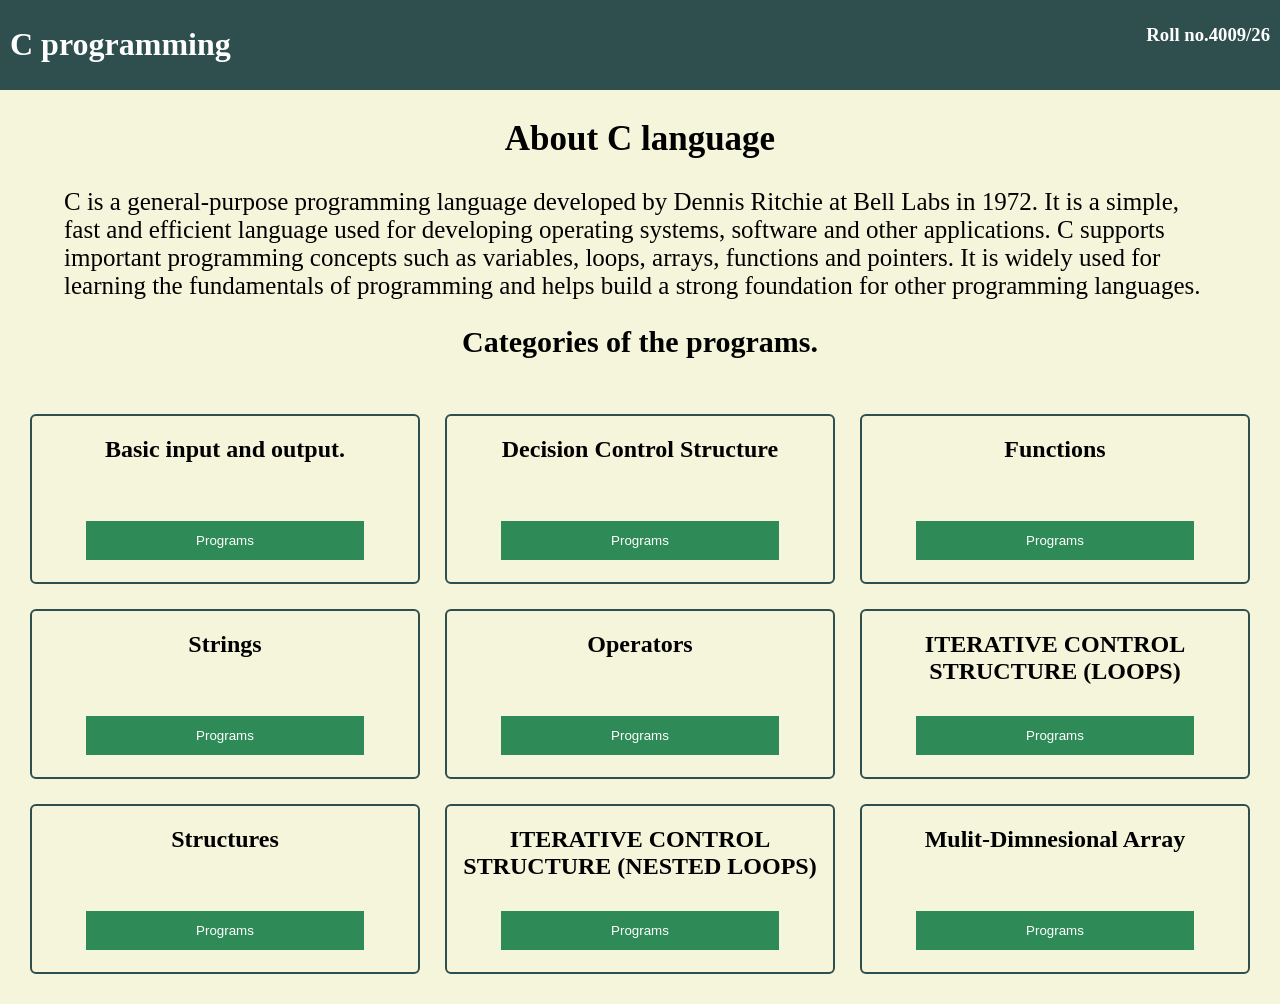
==== index.html @ 0330e362 "added  2-D.html" ====
<html>
    <head>
<meta name="viewport" content="width=device-width , initial-scale=1.0">
        <link rel="stylesheet" href="index.css">
    </head>
<body>
<header>

<h1>C programming</h1>
    <h3>Roll no.4009/26</h3>
    
</header>

<div id="hero">
    <h2> About C language</h2>
    <p>C is a general-purpose programming language developed by Dennis Ritchie at Bell Labs in 1972. It is a simple, fast and efficient language used for developing operating systems, software and other applications. C supports important programming concepts such as variables, loops, arrays, functions and pointers. It is widely used for learning the fundamentals of programming and helps build a strong foundation for other programming languages.</p>
</div>

<h2> Categories of the programs.</h2>
    <div class="main">
        
        <div class="card">
            <h2>Basic input and output.</h2>
            <a href="ip_op.html"><button>Programs</button></a>
        </div>
        <div class="card">
            <h2>Decision Control Structure</h2>
            <a href="dsc.html"><button>Programs</button></a>
        </div>
        
        <div class="card">
            <h2 >Functions</h2>
            <a href="functions.html"><button>Programs</button></a>
        </div>
        
        <div class="card">
            <h2>Strings</h2>
            <a href="Strings.html"><button>Programs</button></a>
        </div>
        
        <div class="card">
            <h2>Operators</h2>
            <a  href="operators.html"><button>Programs</button></a>
        </div>
                    <div class="card">
            <h2>ITERATIVE CONTROL STRUCTURE (LOOPS)
</h2>
            <a  href="loops.html"><button>Programs</button></a>
        </div>
               <div class="card">
            <h2>Structures
</h2>
            <a  href="structures.html"><button>Programs</button></a>
        </div>
        <div class="card">
            <h2>ITERATIVE CONTROL STRUCTURE (NESTED LOOPS)</h2>
            <a  href="nested.html"><button>Programs</button></a>
        </div>
        <div class="card">
            <h2>Mulit-Dimnesional Array</h2>
            <a  href="2-D.html"><button>Programs</button></a>
        </div>
        



    </div>


</body>
</html>
---- index.css ----
body {
    padding : 0;
    margin : 0;
    background-color : beige; 
    color : black;
}

.main {

display: grid;
grid-template-columns: repeat(3,1fr);
align-items: center ;
gap : 25px;
padding : 30px;


}

.card {
    box-sizing: border-box;
    border  : 2px solid darkslategrey;
    align-items: center;
    display: flex;
    flex-direction:column;
    height:  170px;
        border-radius: 6px;
        text-align: center;
        padding-bottom: 22px;
}   
.card a {
margin-top: auto;
width : 80%;

}

.card button {

    border : none;
    background-color :seagreen;
    color : white ;
    padding : 12px;
    width : 90%;
}


header {

    position : sticky;
    top : 0;
    z-index :100; 
    height :auto;
    background-color : darkslategrey;
    display : flex;
    justify-content: space-between;
       color : white;
    padding: 5px 10px; 
}

#hero
 {
    
    display : flex;
    flex-direction : column;
    align-items: center;
 }

 #hero h2 {

    font-size: 35;

 }
 #hero p {
    font-size: 25px;
    width: 90%;
   
    margin : 0 auto;
    text-wrap : pretty ;
 }

 body > h2 {
    font-size : 30px;
    text-align :center;
 }

 @media (max-width: 768px) {

   header{

      flex-direction: column;
      align-items: center;
      text-align: center;

   }
   .main{

      grid-template-columns: 1fr;
      gap : 13px;
      padding : 14px;
   }
   #hero p{
width: 90%;
font-size : 18px;   
   
   }
   
 }
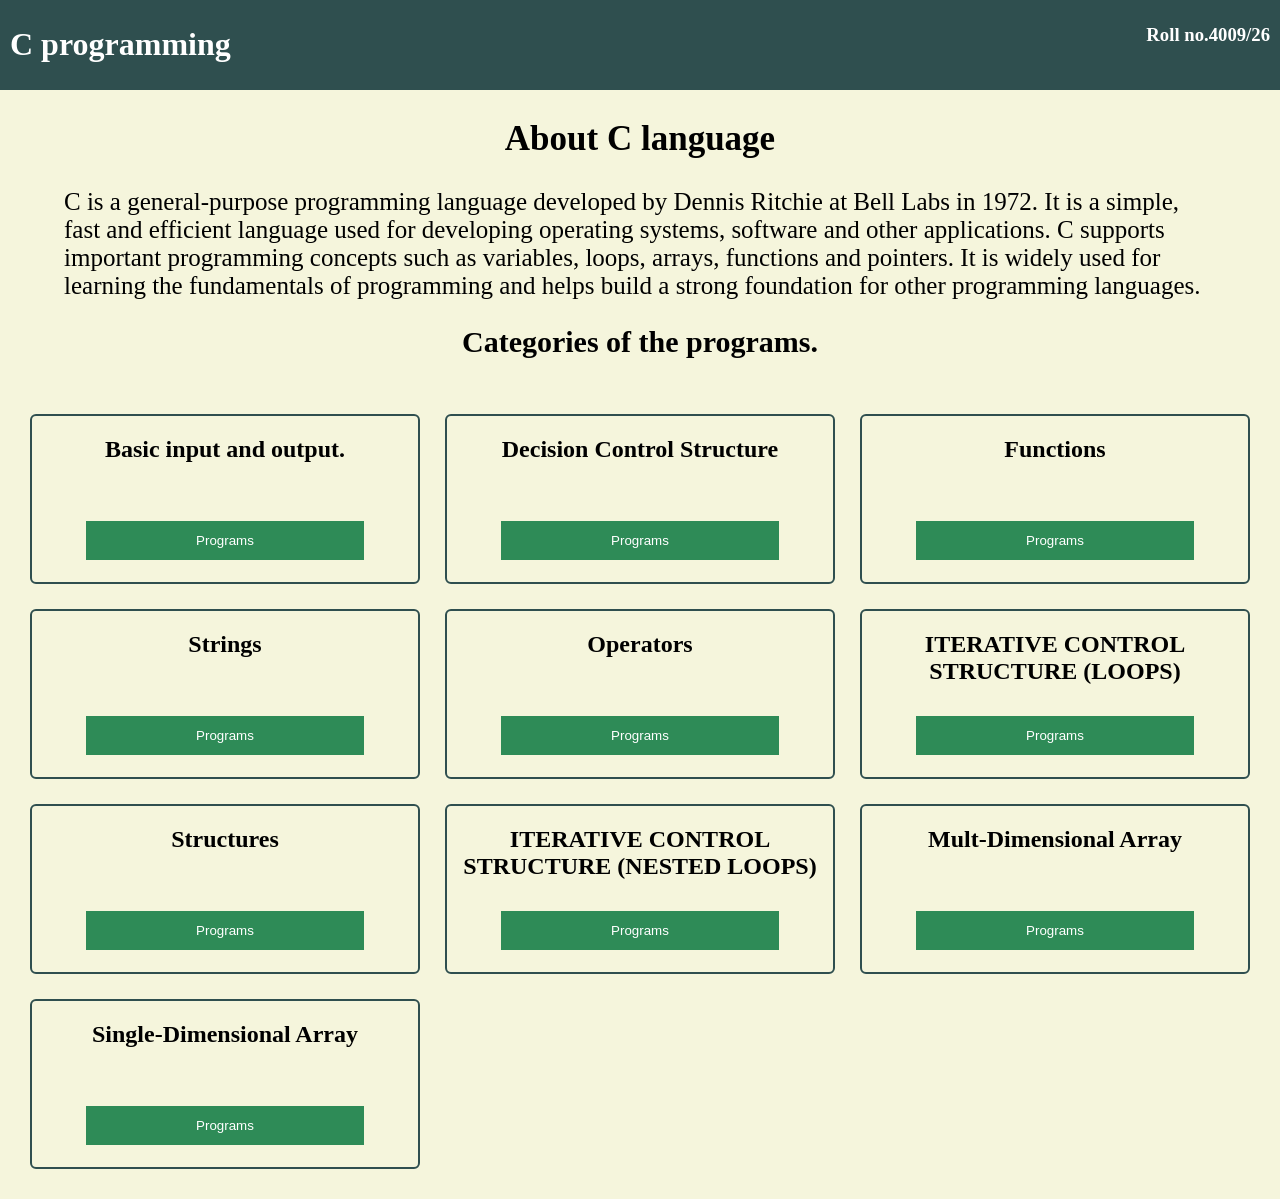
==== commit 0fe06d98: "updated index.html" ====
--- a/index.html
+++ b/index.html
@@ -57,8 +57,13 @@
             <a  href="nested.html"><button>Programs</button></a>
         </div>
         <div class="card">
-            <h2>Mulit-Dimnesional Array</h2>
+            <h2>Mult-Dimensional Array</h2>
             <a  href="2-D.html"><button>Programs</button></a>
+        </div>
+        
+        <div class="card">
+            <h2>Single-Dimensional Array</h2>
+            <a  href="1-D.html"><button>Programs</button></a>
         </div>
         
 
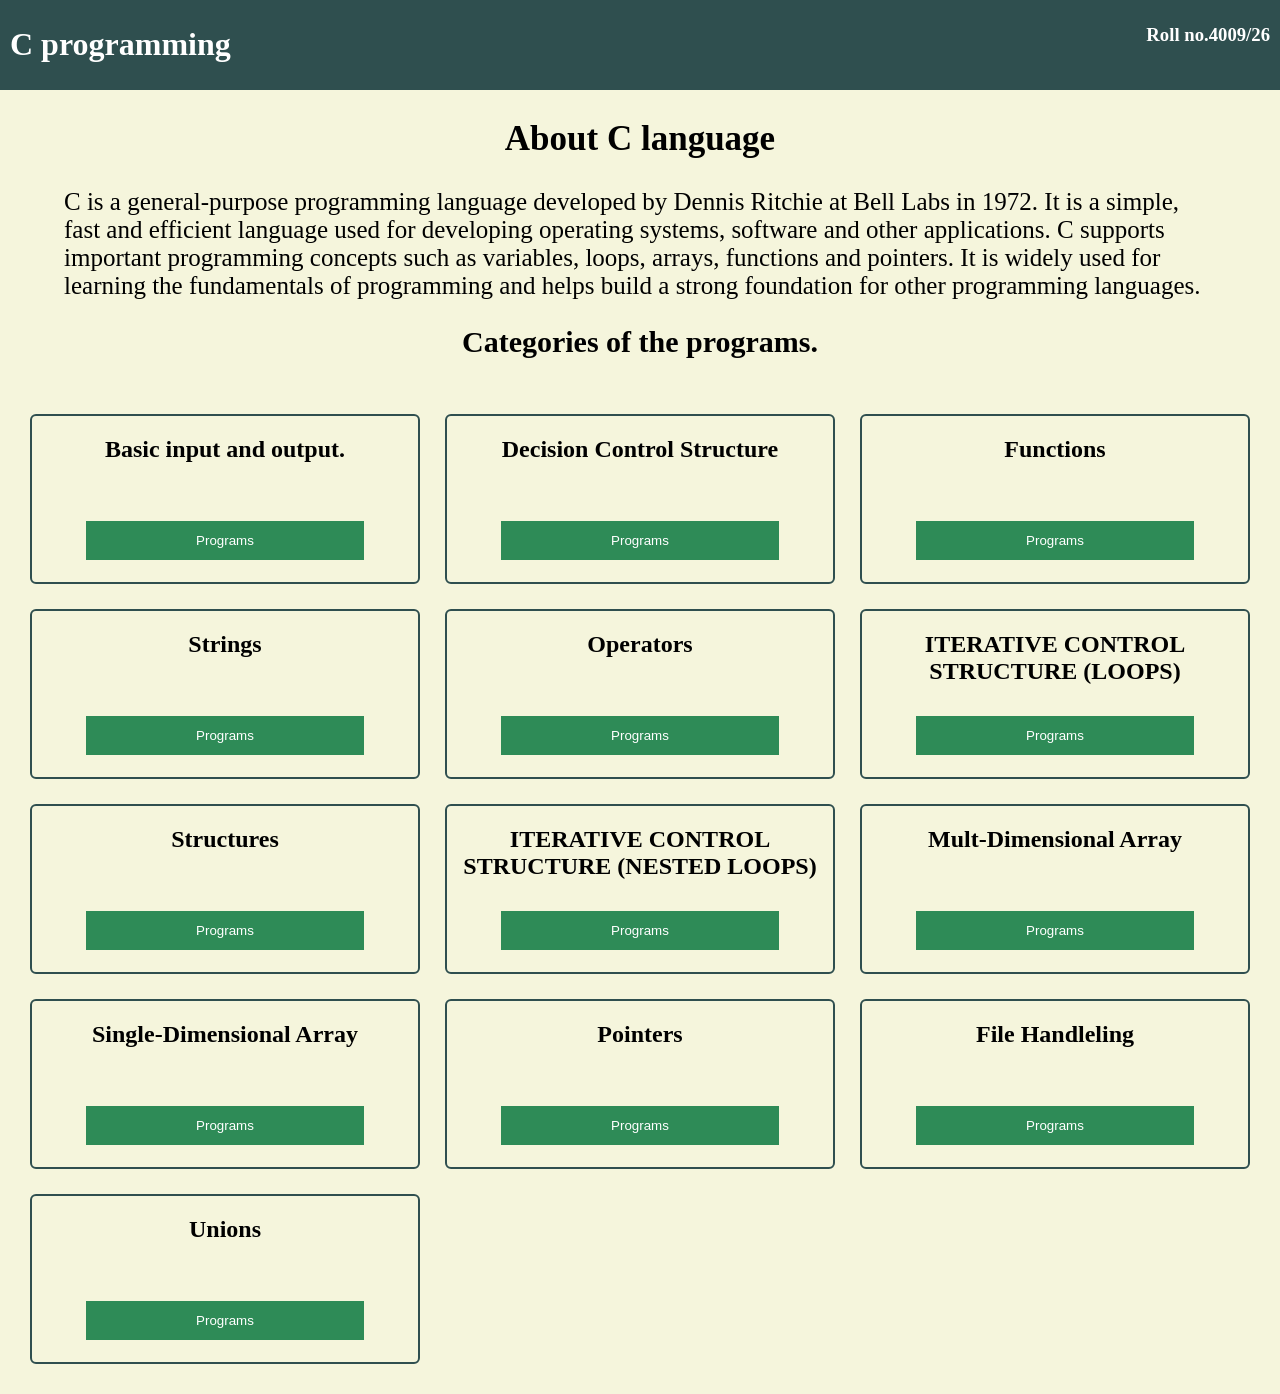
==== commit 0d0162e1: "Add new sections for Pointers, File Handling, and Unions" ====
--- a/index.html
+++ b/index.html
@@ -65,12 +65,22 @@
             <h2>Single-Dimensional Array</h2>
             <a  href="1-D.html"><button>Programs</button></a>
         </div>
-        
-
+        <div class="card">
+            <h2>Pointers</h2>
+            <a  href=""><button>Programs</button></a>
+        </div>
+        <div class="card">
+            <h2>File Handleling</h2>
+            <a  href=""><button>Programs</button></a>
+        </div>
+<div class="card">
+            <h2>Unions</h2>
+            <a  href=""><button>Programs</button></a>
+        </div>
 
 
     </div>
 
 
 </body>
-</html>+</html>
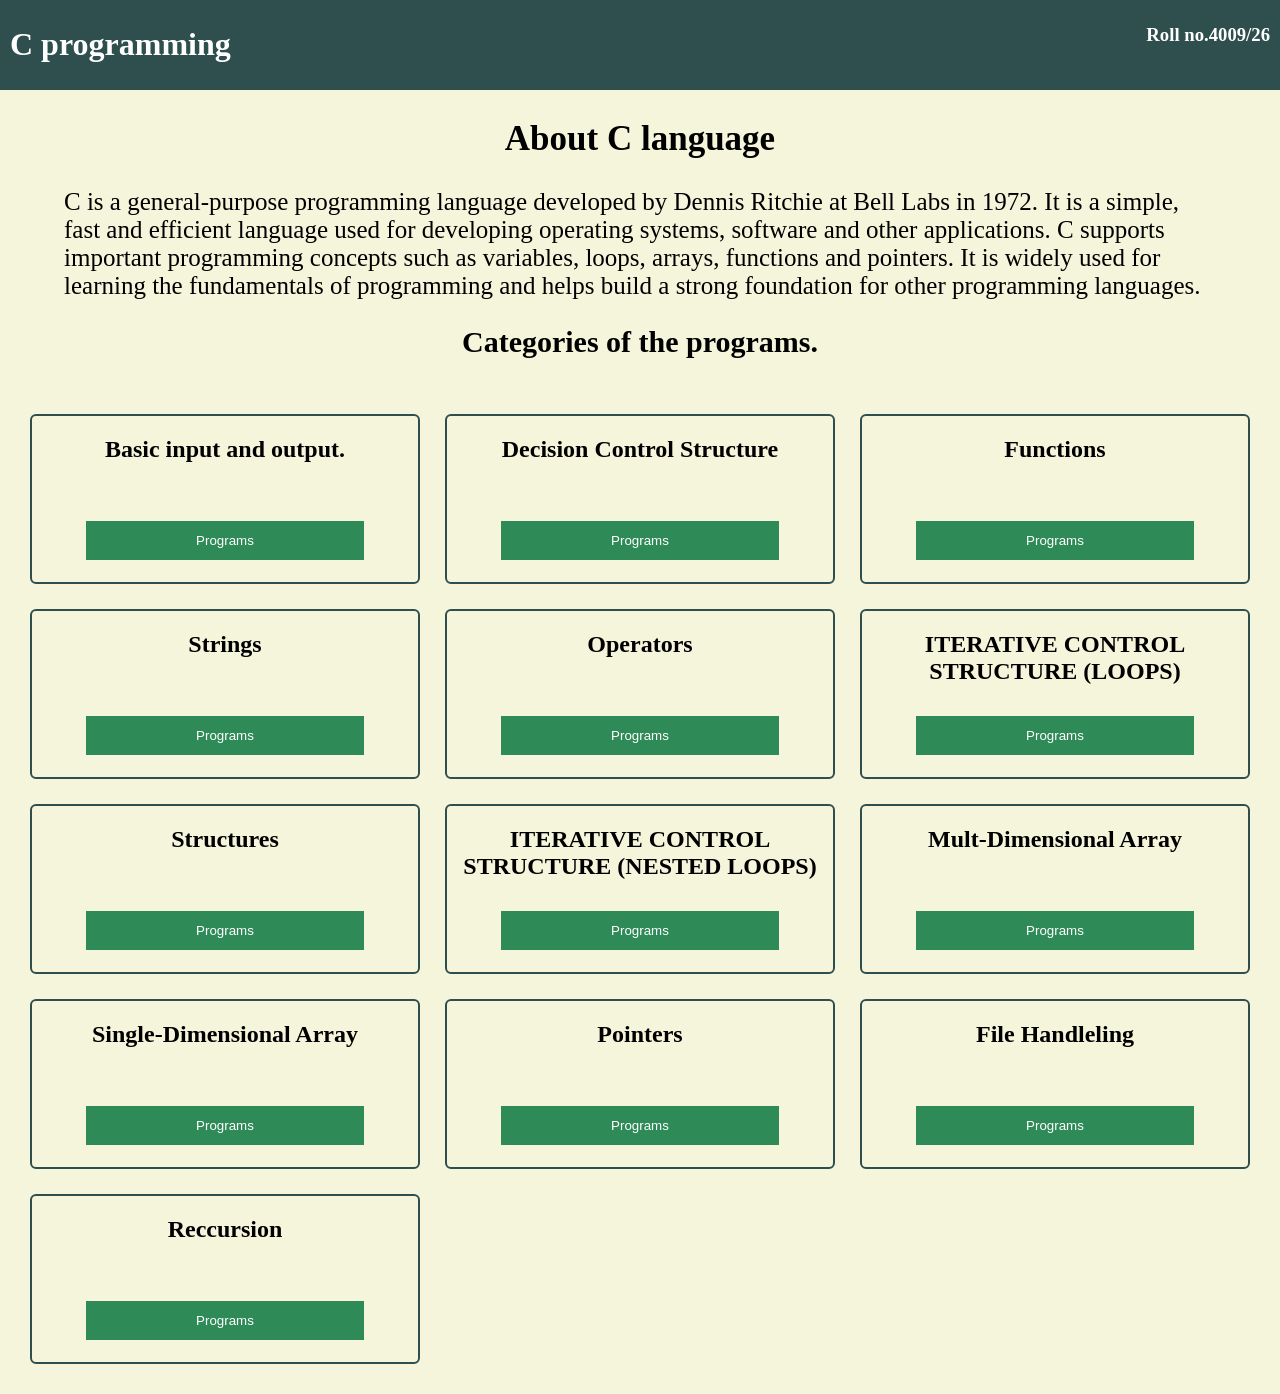
==== commit bedcdb0c: "Change 'Unions' heading to 'Recursion'" ====
--- a/index.html
+++ b/index.html
@@ -74,7 +74,7 @@
             <a  href=""><button>Programs</button></a>
         </div>
 <div class="card">
-            <h2>Unions</h2>
+            <h2>Reccursion</h2>
             <a  href=""><button>Programs</button></a>
         </div>
 
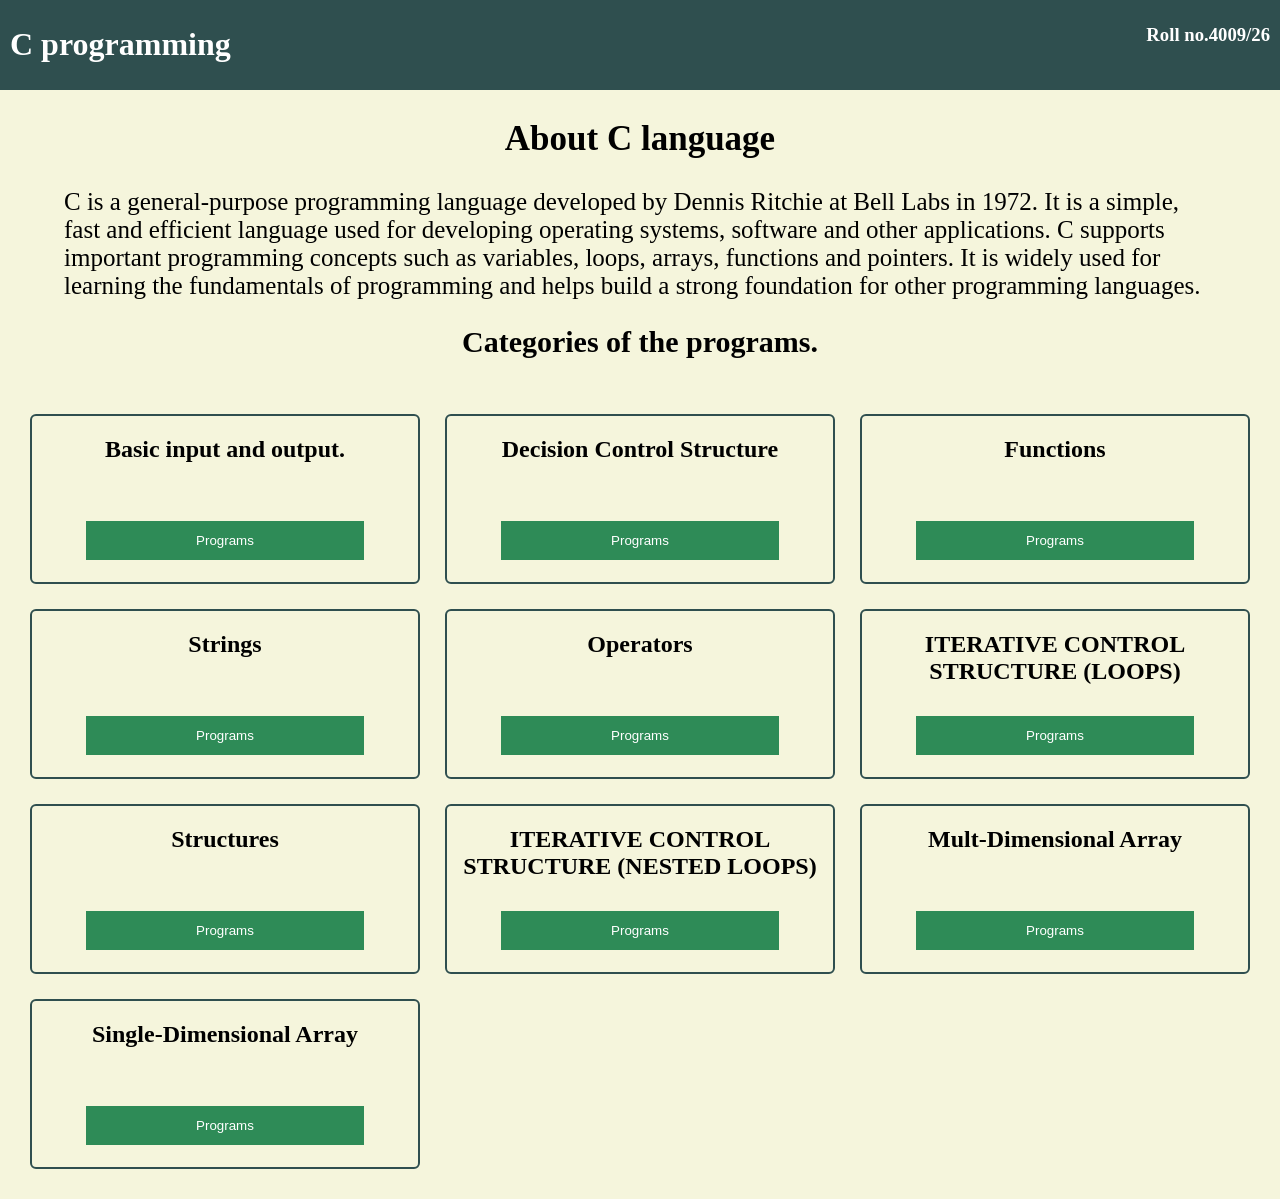
==== commit f0571bb3: "Remove unused cards from index.html Removed multiple cards related to Pointers, File Handling, and R" ====
--- a/index.html
+++ b/index.html
@@ -65,18 +65,8 @@
             <h2>Single-Dimensional Array</h2>
             <a  href="1-D.html"><button>Programs</button></a>
         </div>
-        <div class="card">
-            <h2>Pointers</h2>
-            <a  href=""><button>Programs</button></a>
-        </div>
-        <div class="card">
-            <h2>File Handleling</h2>
-            <a  href=""><button>Programs</button></a>
-        </div>
-<div class="card">
-            <h2>Reccursion</h2>
-            <a  href=""><button>Programs</button></a>
-        </div>
+
+        
 
 
     </div>
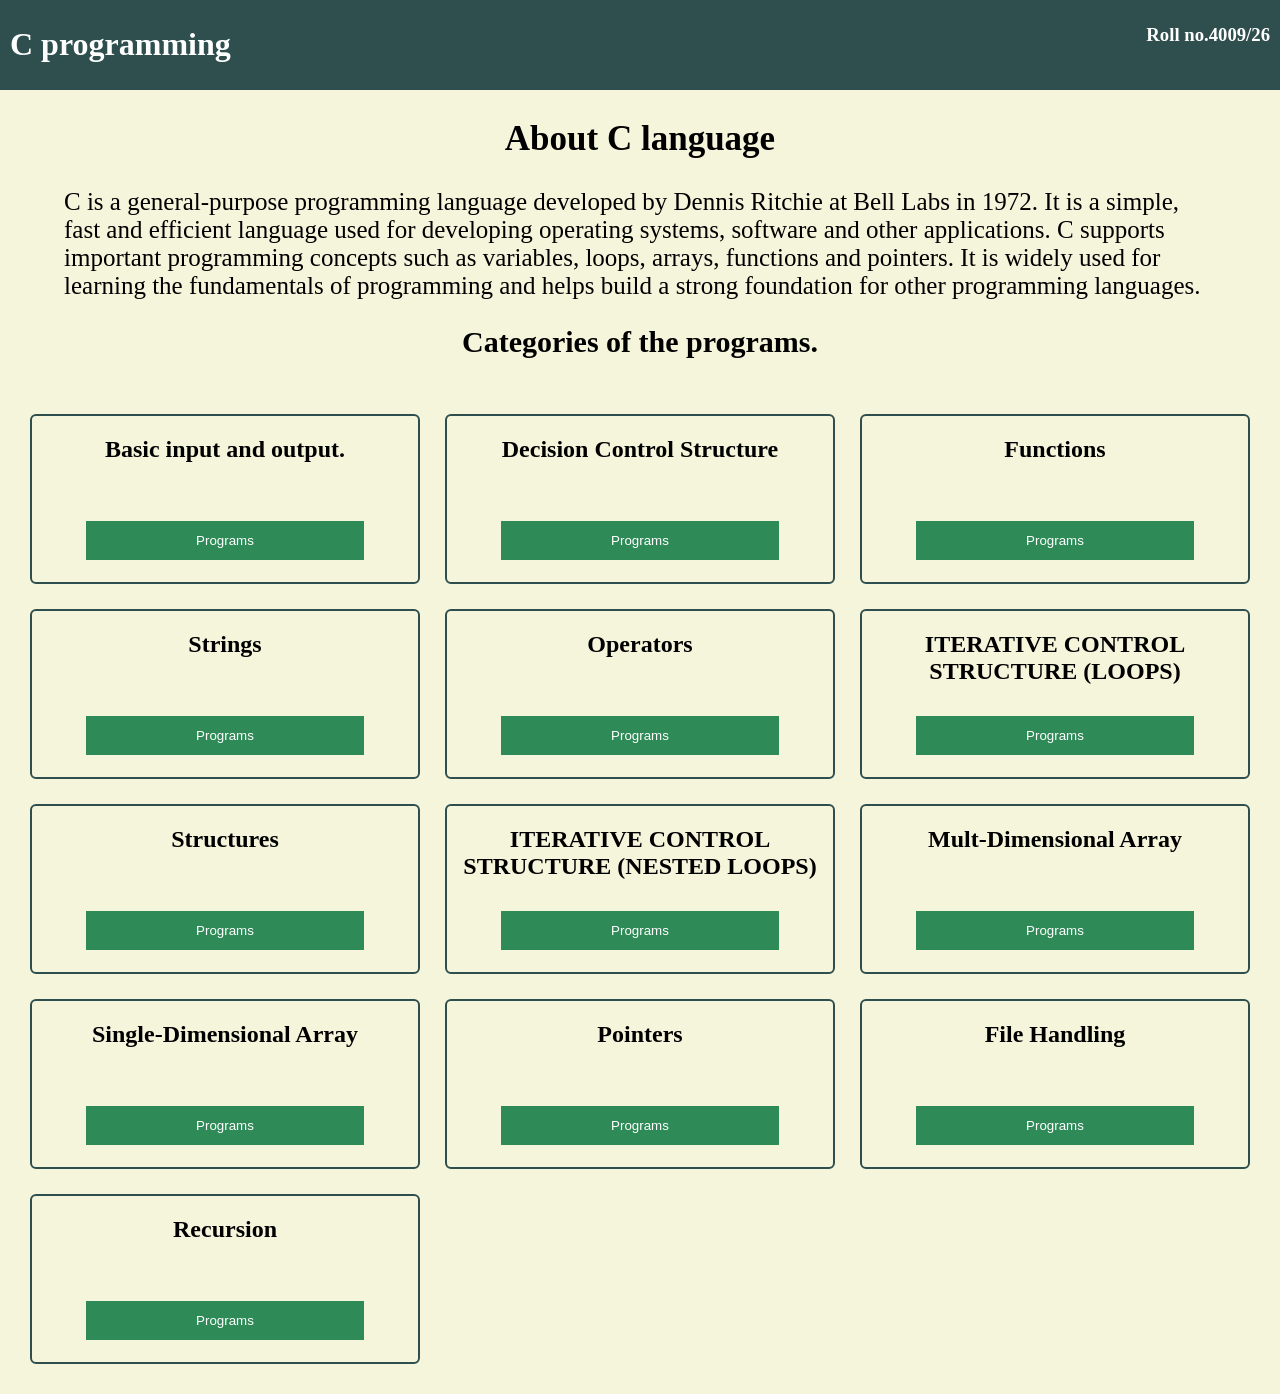
==== commit 439743eb: "added recursion.html filehand.html" ====
--- a/index.html
+++ b/index.html
@@ -65,12 +65,24 @@
             <h2>Single-Dimensional Array</h2>
             <a  href="1-D.html"><button>Programs</button></a>
         </div>
+        
 
-        
+<div class="card">
+            <h2>Pointers</h2>
+            <a  href="pointers.html"><button>Programs</button></a>
+        </div>
+        <div class="card">
+            <h2>File Handling</h2>
+            <a  href="filehand.html"><button>Programs</button></a>
+        </div>
+<div class="card">
+            <h2>Recursion</h2>
+            <a  href="recursion.html"><button>Programs</button></a>
+        </div>
 
 
     </div>
 
 
 </body>
-</html>
+</html>
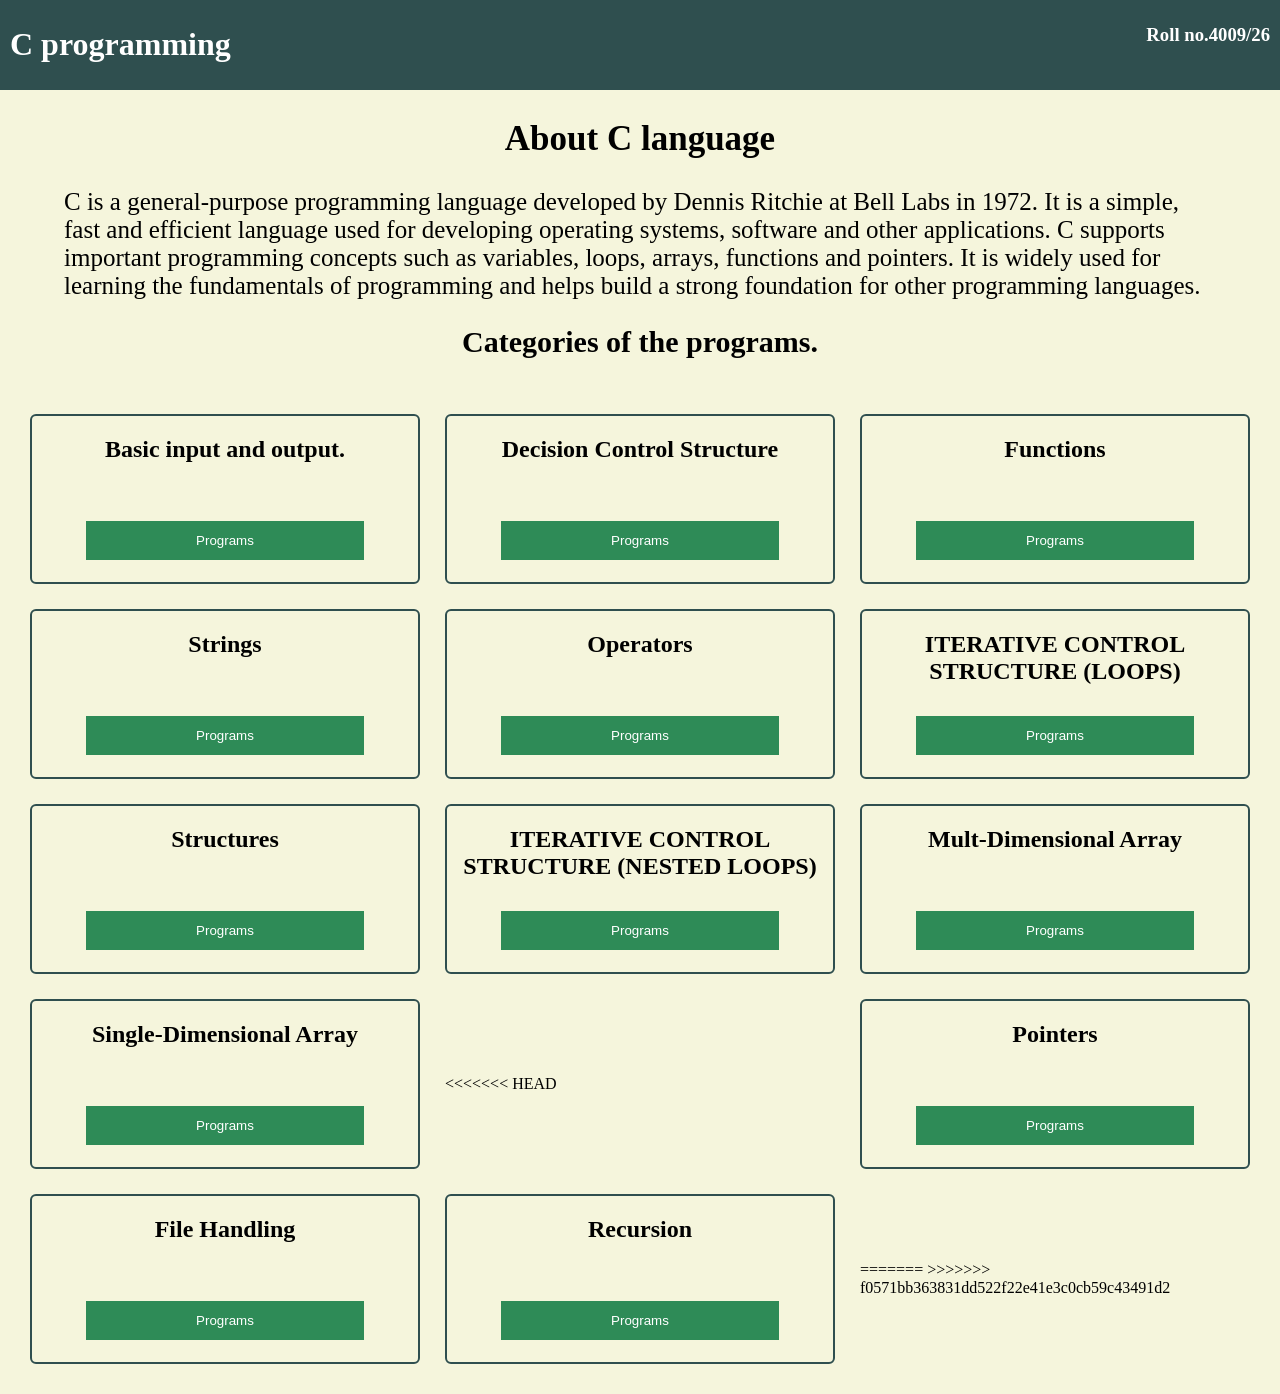
==== commit d3fd38da: "refactor: change variable type from int to long in dsc.html fix: resolve merge conflicts in index.ht" ====
--- a/index.html
+++ b/index.html
@@ -65,8 +65,8 @@
             <h2>Single-Dimensional Array</h2>
             <a  href="1-D.html"><button>Programs</button></a>
         </div>
-        
 
+<<<<<<< HEAD
 <div class="card">
             <h2>Pointers</h2>
             <a  href="pointers.html"><button>Programs</button></a>
@@ -79,10 +79,13 @@
             <h2>Recursion</h2>
             <a  href="recursion.html"><button>Programs</button></a>
         </div>
+=======
+        
+>>>>>>> f0571bb363831dd522f22e41e3c0cb59c43491d2
 
 
     </div>
 
 
 </body>
-</html>+</html>
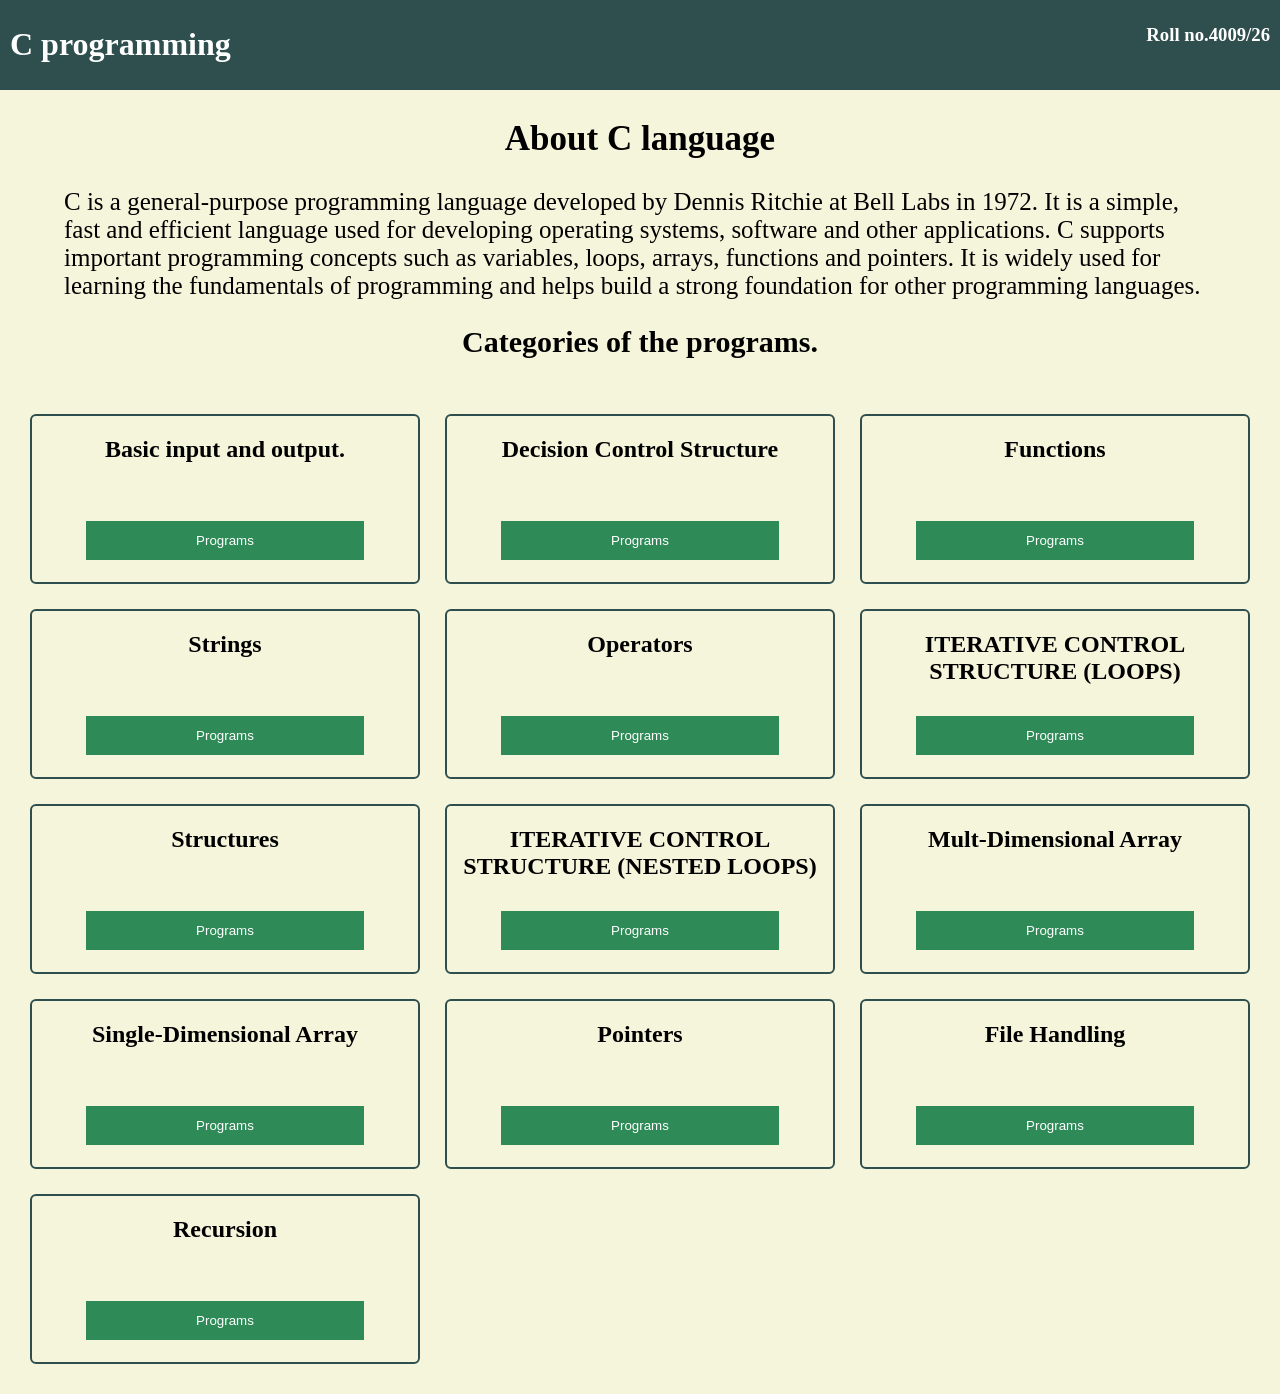
==== commit 5b40c1ef: "updated index.html" ====
--- a/index.html
+++ b/index.html
@@ -66,7 +66,6 @@
             <a  href="1-D.html"><button>Programs</button></a>
         </div>
 
-<<<<<<< HEAD
 <div class="card">
             <h2>Pointers</h2>
             <a  href="pointers.html"><button>Programs</button></a>
@@ -79,9 +78,7 @@
             <h2>Recursion</h2>
             <a  href="recursion.html"><button>Programs</button></a>
         </div>
-=======
         
->>>>>>> f0571bb363831dd522f22e41e3c0cb59c43491d2
 
 
     </div>
